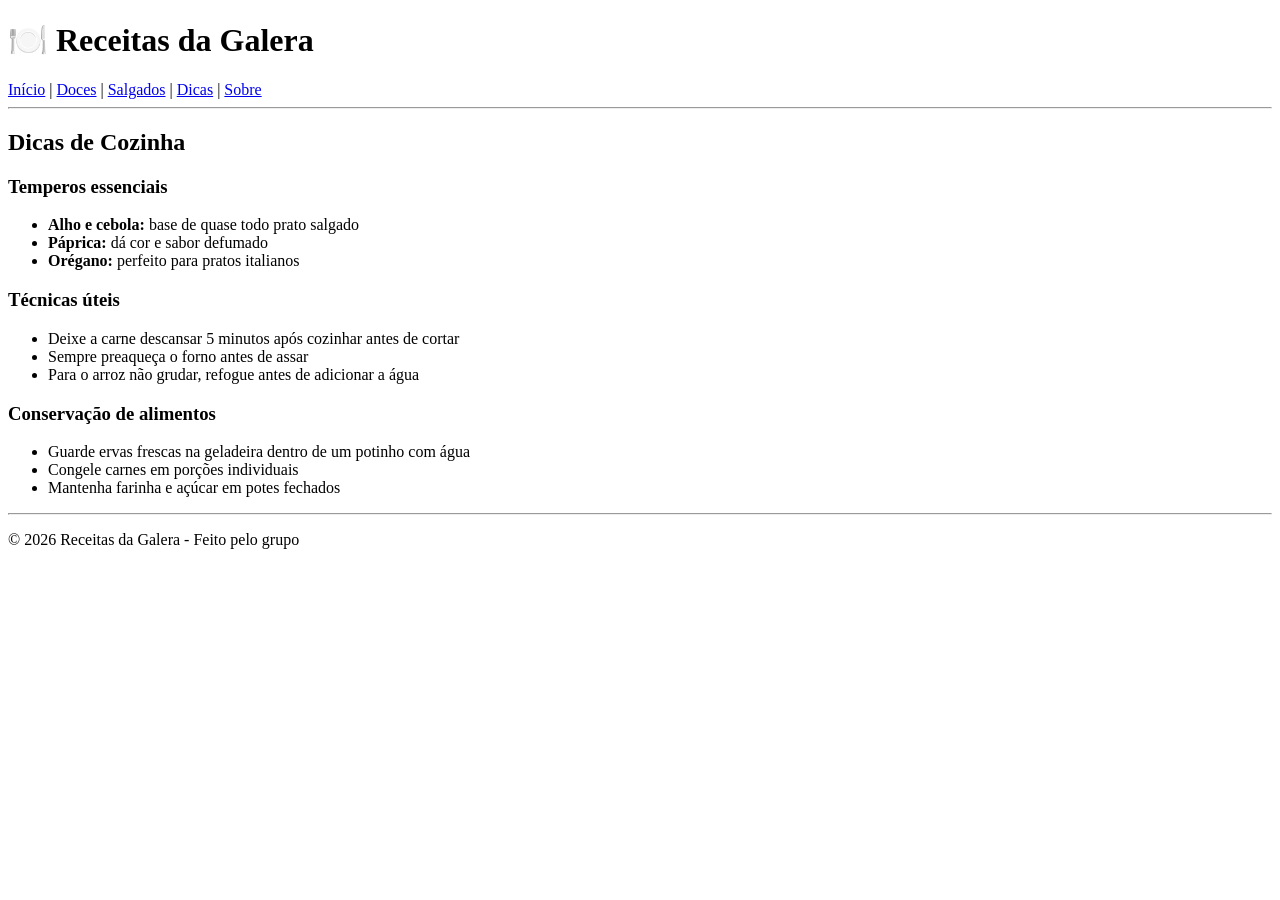
==== dicas.html @ e9a14b74 "Create dicas.html Estrutura da pagina "Dicas" foi criada" ====
<!DOCTYPE html>
<html lang="pt-BR">

<head>
    <meta charset="UTF-8">
    <title>Receitas da Galera - Dicas</title>
</head>

<body>
    <h1>🍽️ Receitas da Galera</h1>
    <nav>
        <a href="index.html">Início</a> |
        <a href="doces.html">Doces</a> |
        <a href="salgados.html">Salgados</a> |
        <a href="dicas.html">Dicas</a> |
        <a href="sobre.html">Sobre</a>
    </nav>
    <hr>

    <h2>Dicas de Cozinha</h2>

    <h3>Temperos essenciais</h3>
    <ul>
        <li><strong>Alho e cebola:</strong> base de quase todo prato salgado</li>
        <li><strong>Páprica:</strong> dá cor e sabor defumado</li>
        <li><strong>Orégano:</strong> perfeito para pratos italianos</li>
    </ul>

    <h3>Técnicas úteis</h3>
    <ul>
        <li>Deixe a carne descansar 5 minutos após cozinhar antes de cortar</li>
        <li>Sempre preaqueça o forno antes de assar</li>
        <li>Para o arroz não grudar, refogue antes de adicionar a água</li>
    </ul>

    <h3>Conservação de alimentos</h3>
    <ul>
        <li>Guarde ervas frescas na geladeira dentro de um potinho com água</li>
        <li>Congele carnes em porções individuais</li>
        <li>Mantenha farinha e açúcar em potes fechados</li>
    </ul>

    <hr>
    <footer>
        <p>&copy; 2026 Receitas da Galera - Feito pelo grupo</p>
    </footer>
</body>

</html>
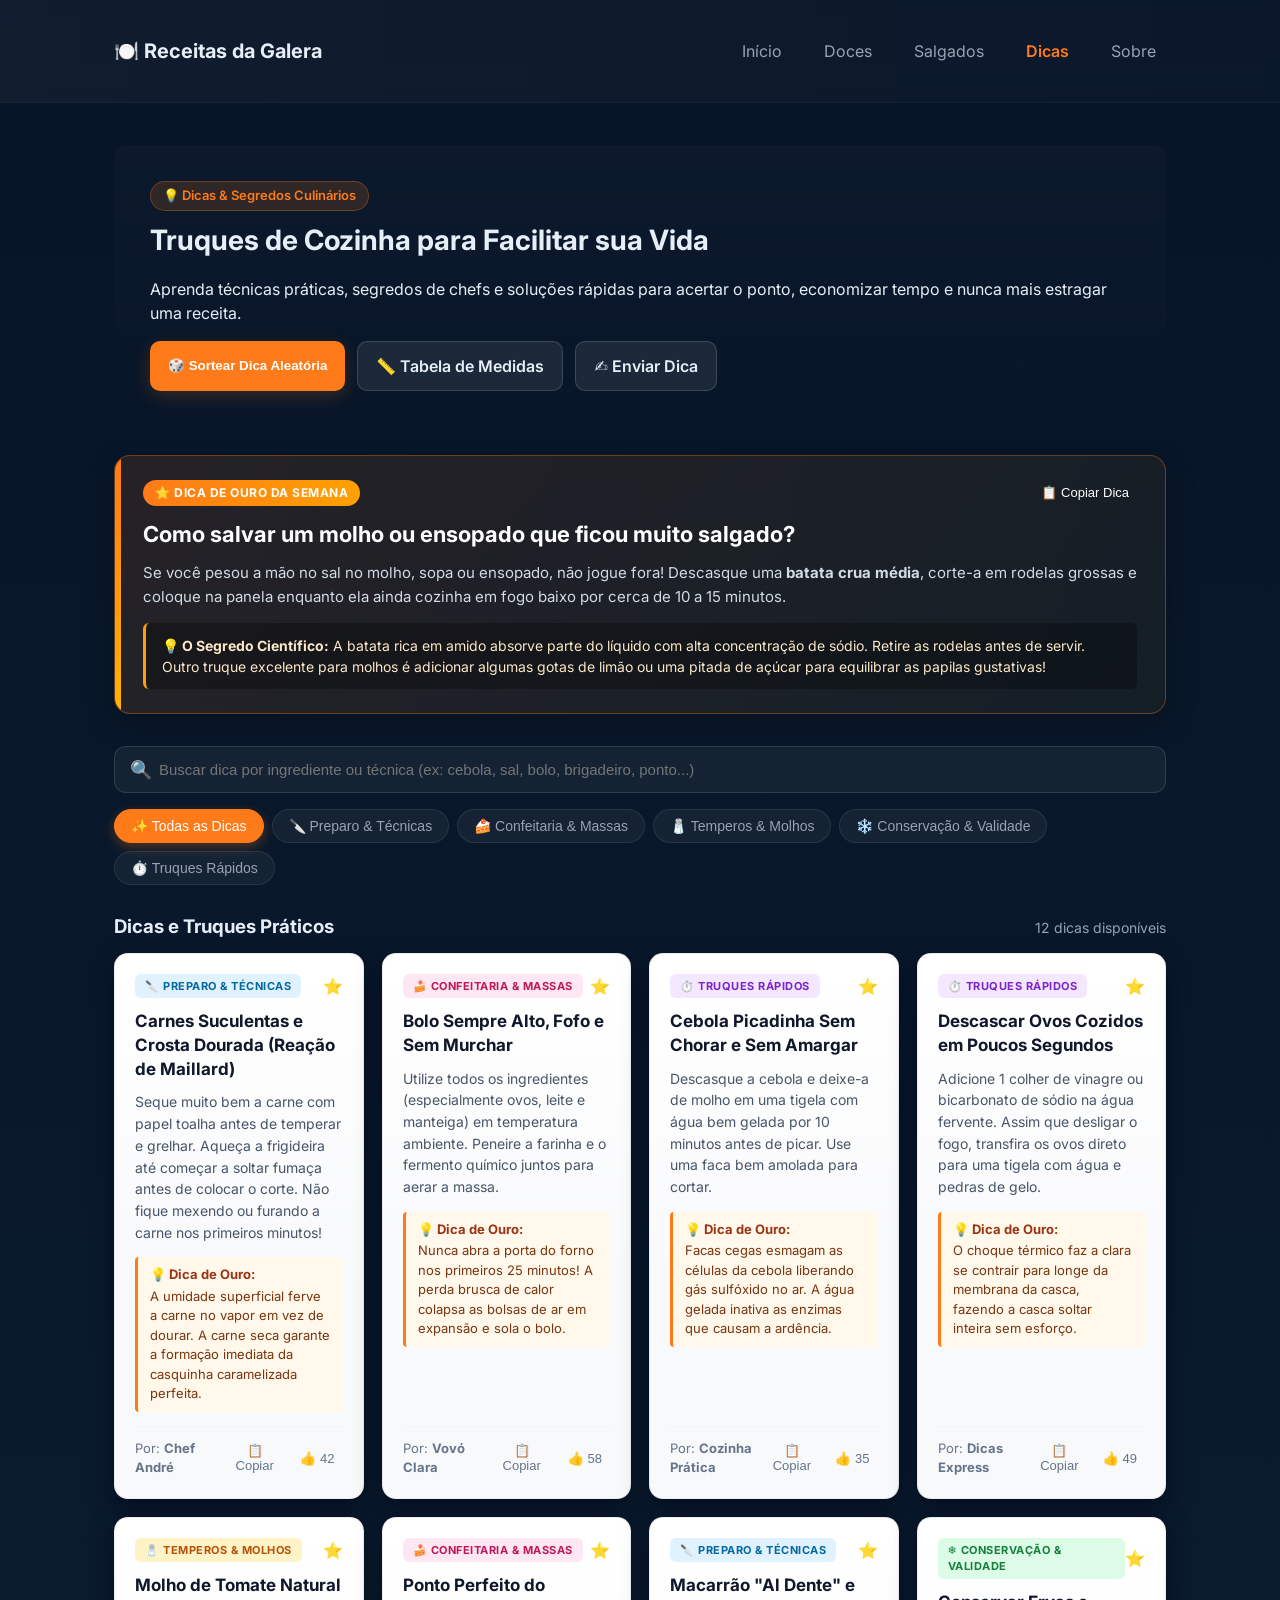
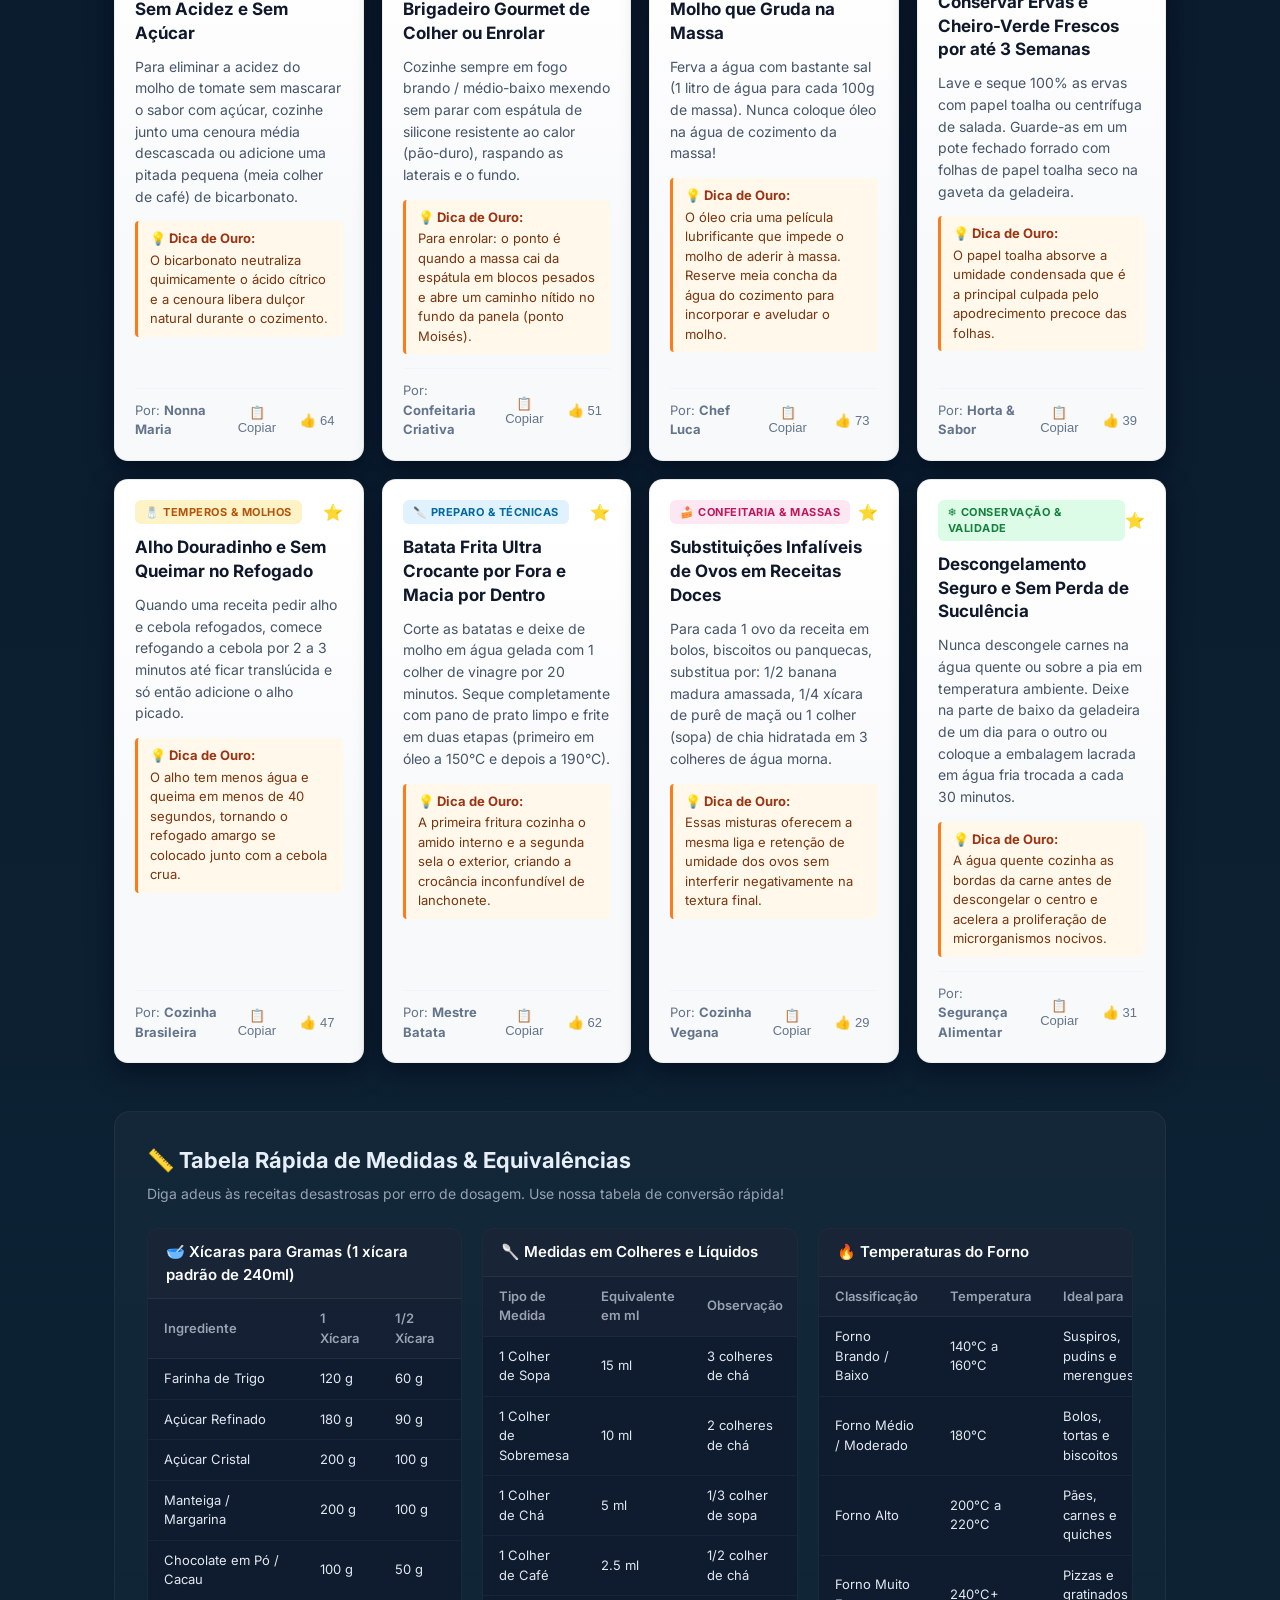
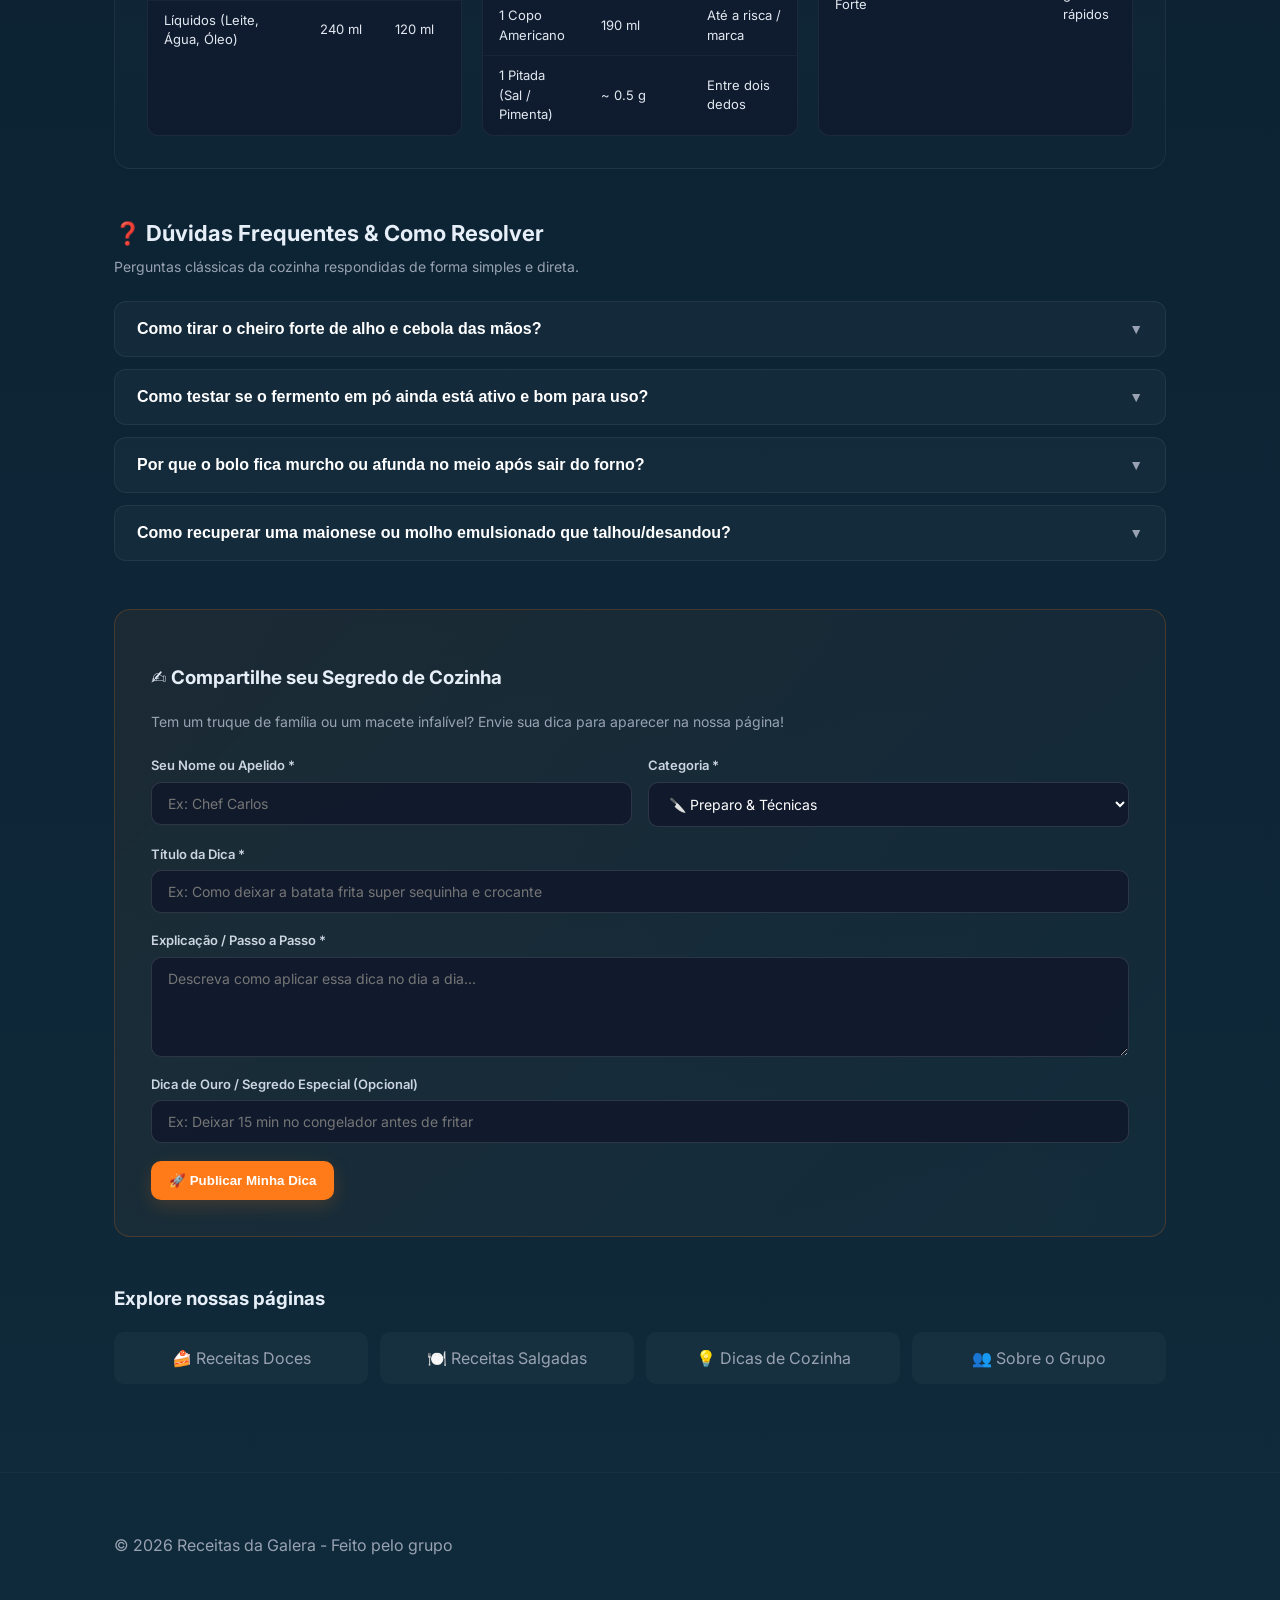
==== commit 69356122: "Ccriar página de dicas de cozinha - Adicionado arquivo dicas.html com template base - Incluídas seçõ" ====
--- a/dicas.html
+++ b/dicas.html
@@ -3,47 +3,392 @@
 
 <head>
     <meta charset="UTF-8">
-    <title>Receitas da Galera - Dicas</title>
+    <meta name="viewport" content="width=device-width, initial-scale=1.0">
+    <meta name="description"
+        content="Dicas e segredos culinários práticos para dominar a cozinha, salvar receitas e aprimorar seus pratos no Receitas da Galera.">
+    <title>Receitas da Galera - Dicas de Cozinha</title>
+    <!-- Google Fonts -->
+    <link rel="preconnect" href="https://fonts.googleapis.com">
+    <link rel="preconnect" href="https://fonts.gstatic.com" crossorigin>
+    <link href="https://fonts.googleapis.com/css2?family=Inter:wght@400;500;600;700&display=swap" rel="stylesheet">
+    <link rel="stylesheet" href="styles.css">
 </head>
 
 <body>
-    <h1>🍽️ Receitas da Galera</h1>
-    <nav>
-        <a href="index.html">Início</a> |
-        <a href="doces.html">Doces</a> |
-        <a href="salgados.html">Salgados</a> |
-        <a href="dicas.html">Dicas</a> |
-        <a href="sobre.html">Sobre</a>
-    </nav>
-    <hr>
-
-    <h2>Dicas de Cozinha</h2>
-
-    <h3>Temperos essenciais</h3>
-    <ul>
-        <li><strong>Alho e cebola:</strong> base de quase todo prato salgado</li>
-        <li><strong>Páprica:</strong> dá cor e sabor defumado</li>
-        <li><strong>Orégano:</strong> perfeito para pratos italianos</li>
-    </ul>
-
-    <h3>Técnicas úteis</h3>
-    <ul>
-        <li>Deixe a carne descansar 5 minutos após cozinhar antes de cortar</li>
-        <li>Sempre preaqueça o forno antes de assar</li>
-        <li>Para o arroz não grudar, refogue antes de adicionar a água</li>
-    </ul>
-
-    <h3>Conservação de alimentos</h3>
-    <ul>
-        <li>Guarde ervas frescas na geladeira dentro de um potinho com água</li>
-        <li>Congele carnes em porções individuais</li>
-        <li>Mantenha farinha e açúcar em potes fechados</li>
-    </ul>
-
-    <hr>
-    <footer>
-        <p>&copy; 2026 Receitas da Galera - Feito pelo grupo</p>
+    <!-- Cabeçalho / Navegação -->
+    <header class="site-header">
+        <div class="container">
+            <h1>🍽️ Receitas da Galera</h1>
+            <nav class="main-nav" aria-label="Navegação principal">
+                <a href="index.html">Início</a>
+                <a href="doces.html">Doces</a>
+                <a href="salgados.html">Salgados</a>
+                <a href="dicas.html" class="active" aria-current="page">Dicas</a>
+                <a href="sobre.html">Sobre</a>
+            </nav>
+        </div>
+    </header>
+
+    <main class="container">
+        <!-- Hero Section -->
+        <section class="hero" aria-labelledby="hero-title">
+            <div>
+                <span class="hero-tag">💡 Dicas & Segredos Culinários</span>
+                <h2 id="hero-title">Truques de Cozinha para Facilitar sua Vida</h2>
+                <p>Aprenda técnicas práticas, segredos de chefs e soluções rápidas para acertar o ponto, economizar
+                    tempo e nunca mais estragar uma receita.</p>
+                <div class="hero-actions">
+                    <button id="randomTipBtn" class="btn-primary" aria-label="Sortear uma dica culinária aleatória">🎲
+                        Sortear Dica Aleatória</button>
+                    <a href="#conversao" class="btn-secondary">📏 Tabela de Medidas</a>
+                    <a href="#enviar-dica" class="btn-secondary">✍️ Enviar Dica</a>
+                </div>
+            </div>
+        </section>
+
+        <!-- Dica de Ouro em Destaque -->
+        <section class="gold-tip-card" aria-label="Dica de Ouro da Semana">
+            <div class="gold-tip-header">
+                <span class="gold-badge">⭐ Dica de Ouro da Semana</span>
+                <button class="card-btn-action" id="copyGoldTipBtn" title="Copiar dica para a área de transferência"
+                    style="color:#ffffff;">
+                    📋 Copiar Dica
+                </button>
+            </div>
+            <h3>Como salvar um molho ou ensopado que ficou muito salgado?</h3>
+            <p>Se você pesou a mão no sal no molho, sopa ou ensopado, não jogue fora! Descasque uma <strong>batata crua
+                    média</strong>, corte-a em rodelas grossas e coloque na panela enquanto ela ainda cozinha em fogo
+                baixo por cerca de 10 a 15 minutos.</p>
+            <div class="gold-tip-box">
+                <strong>💡 O Segredo Científico:</strong> A batata rica em amido absorve parte do líquido com alta
+                concentração de sódio. Retire as rodelas antes de servir. Outro truque excelente para molhos é adicionar
+                algumas gotas de limão ou uma pitada de açúcar para equilibrar as papilas gustativas!
+            </div>
+        </section>
+
+        <!-- Filtros e Barra de Pesquisa de Dicas -->
+        <section class="tips-filter-bar" aria-label="Filtro e Busca de Dicas">
+            <div class="search-box">
+                <span class="search-icon" aria-hidden="true">🔍</span>
+                <input type="search" id="tipSearchInput" class="search-input"
+                    placeholder="Buscar dica por ingrediente ou técnica (ex: cebola, sal, bolo, brigadeiro, ponto...)"
+                    aria-label="Campo de busca de dicas">
+            </div>
+
+            <div class="categories-pills" role="tablist" aria-label="Filtrar por categoria">
+                <button class="pill-btn active" data-category="todas" role="tab" aria-selected="true">✨ Todas as
+                    Dicas</button>
+                <button class="pill-btn" data-category="tecnica" role="tab" aria-selected="false">🔪 Preparo &
+                    Técnicas</button>
+                <button class="pill-btn" data-category="confeitaria" role="tab" aria-selected="false">🍰 Confeitaria &
+                    Massas</button>
+                <button class="pill-btn" data-category="temperos" role="tab" aria-selected="false">🧂 Temperos &
+                    Molhos</button>
+                <button class="pill-btn" data-category="conservacao" role="tab" aria-selected="false">❄️ Conservação &
+                    Validade</button>
+                <button class="pill-btn" data-category="rapida" role="tab" aria-selected="false">⏱️ Truques
+                    Rápidos</button>
+            </div>
+        </section>
+
+        <!-- Grade de Cards de Dicas -->
+        <section class="cards-section" aria-labelledby="tips-grid-title">
+            <div style="display: flex; justify-content: space-between; align-items: baseline;">
+                <h3 id="tips-grid-title">Dicas e Truques Práticos</h3>
+                <span id="tipsCount" style="color: var(--muted); font-size: 14px;">12 dicas disponíveis</span>
+            </div>
+
+            <div class="cards" id="tipsContainer" aria-live="polite">
+                <!-- Cards de dicas serão renderizados dinamicamente pelo script.js -->
+            </div>
+        </section>
+
+        <!-- Guia Prático de Conversão de Medidas e Equivalências -->
+        <section class="conversion-section" id="conversao" aria-labelledby="conversion-title">
+            <h3 id="conversion-title">📏 Tabela Rápida de Medidas & Equivalências</h3>
+            <p class="section-subtitle">Diga adeus às receitas desastrosas por erro de dosagem. Use nossa tabela de
+                conversão rápida!</p>
+
+            <div class="conversion-grid">
+                <!-- Tabela 1: Xícaras em Gramas -->
+                <div class="table-card">
+                    <div class="table-card-header">
+                        <span>🥣 Xícaras para Gramas (1 xícara padrão de 240ml)</span>
+                    </div>
+                    <table class="styled-table">
+                        <thead>
+                            <tr>
+                                <th>Ingrediente</th>
+                                <th>1 Xícara</th>
+                                <th>1/2 Xícara</th>
+                            </tr>
+                        </thead>
+                        <tbody>
+                            <tr>
+                                <td>Farinha de Trigo</td>
+                                <td>120 g</td>
+                                <td>60 g</td>
+                            </tr>
+                            <tr>
+                                <td>Açúcar Refinado</td>
+                                <td>180 g</td>
+                                <td>90 g</td>
+                            </tr>
+                            <tr>
+                                <td>Açúcar Cristal</td>
+                                <td>200 g</td>
+                                <td>100 g</td>
+                            </tr>
+                            <tr>
+                                <td>Manteiga / Margarina</td>
+                                <td>200 g</td>
+                                <td>100 g</td>
+                            </tr>
+                            <tr>
+                                <td>Chocolate em Pó / Cacau</td>
+                                <td>100 g</td>
+                                <td>50 g</td>
+                            </tr>
+                            <tr>
+                                <td>Líquidos (Leite, Água, Óleo)</td>
+                                <td>240 ml</td>
+                                <td>120 ml</td>
+                            </tr>
+                        </tbody>
+                    </table>
+                </div>
+
+                <!-- Tabela 2: Colheres e Volumes -->
+                <div class="table-card">
+                    <div class="table-card-header">
+                        <span>🥄 Medidas em Colheres e Líquidos</span>
+                    </div>
+                    <table class="styled-table">
+                        <thead>
+                            <tr>
+                                <th>Tipo de Medida</th>
+                                <th>Equivalente em ml</th>
+                                <th>Observação</th>
+                            </tr>
+                        </thead>
+                        <tbody>
+                            <tr>
+                                <td>1 Colher de Sopa</td>
+                                <td>15 ml</td>
+                                <td>3 colheres de chá</td>
+                            </tr>
+                            <tr>
+                                <td>1 Colher de Sobremesa</td>
+                                <td>10 ml</td>
+                                <td>2 colheres de chá</td>
+                            </tr>
+                            <tr>
+                                <td>1 Colher de Chá</td>
+                                <td>5 ml</td>
+                                <td>1/3 colher de sopa</td>
+                            </tr>
+                            <tr>
+                                <td>1 Colher de Café</td>
+                                <td>2.5 ml</td>
+                                <td>1/2 colher de chá</td>
+                            </tr>
+                            <tr>
+                                <td>1 Copo Americano</td>
+                                <td>190 ml</td>
+                                <td>Até a risca / marca</td>
+                            </tr>
+                            <tr>
+                                <td>1 Pitada (Sal / Pimenta)</td>
+                                <td>~ 0.5 g</td>
+                                <td>Entre dois dedos</td>
+                            </tr>
+                        </tbody>
+                    </table>
+                </div>
+
+                <!-- Tabela 3: Temperaturas de Forno -->
+                <div class="table-card">
+                    <div class="table-card-header">
+                        <span>🔥 Temperaturas do Forno</span>
+                    </div>
+                    <table class="styled-table">
+                        <thead>
+                            <tr>
+                                <th>Classificação</th>
+                                <th>Temperatura</th>
+                                <th>Ideal para</th>
+                            </tr>
+                        </thead>
+                        <tbody>
+                            <tr>
+                                <td>Forno Brando / Baixo</td>
+                                <td>140°C a 160°C</td>
+                                <td>Suspiros, pudins e merengues</td>
+                            </tr>
+                            <tr>
+                                <td>Forno Médio / Moderado</td>
+                                <td>180°C</td>
+                                <td>Bolos, tortas e biscoitos</td>
+                            </tr>
+                            <tr>
+                                <td>Forno Alto</td>
+                                <td>200°C a 220°C</td>
+                                <td>Pães, carnes e quiches</td>
+                            </tr>
+                            <tr>
+                                <td>Forno Muito Forte</td>
+                                <td>240°C+</td>
+                                <td>Pizzas e gratinados rápidos</td>
+                            </tr>
+                        </tbody>
+                    </table>
+                </div>
+            </div>
+        </section>
+
+        <!-- FAQ de Cozinha (Accordion) -->
+        <section class="faq-section" aria-labelledby="faq-title">
+            <h3 id="faq-title">❓ Dúvidas Frequentes & Como Resolver</h3>
+            <p class="section-subtitle">Perguntas clássicas da cozinha respondidas de forma simples e direta.</p>
+
+            <div class="accordion" id="faqAccordion">
+                <div class="accordion-item">
+                    <button class="accordion-header" aria-expanded="false">
+                        <span>Como tirar o cheiro forte de alho e cebola das mãos?</span>
+                        <span class="accordion-icon">▼</span>
+                    </button>
+                    <div class="accordion-body">
+                        Esfregue as mãos suavemente sob água corrente fria em uma peça de <strong>aço
+                            inoxidável</strong> (como as costas de uma colher de sopa ou a própria cuba da pia de inox).
+                        As moléculas de enxofre responsáveis pelo cheiro se ligam aos metais do aço e saem imediatamente
+                        sem necessidade de esfregar sabão agressivo!
+                    </div>
+                </div>
+
+                <div class="accordion-item">
+                    <button class="accordion-header" aria-expanded="false">
+                        <span>Como testar se o fermento em pó ainda está ativo e bom para uso?</span>
+                        <span class="accordion-icon">▼</span>
+                    </button>
+                    <div class="accordion-body">
+                        Coloque 1 colher de chá do fermento químico em meio copo de água morna. Se ele começar a
+                        borbulhar e efervescer intensamente na hora, está perfeito para o uso. Se a água ficar parada ou
+                        com poucas bolhas, ele perdeu a força e vai fazer o bolo solar.
+                    </div>
+                </div>
+
+                <div class="accordion-item">
+                    <button class="accordion-header" aria-expanded="false">
+                        <span>Por que o bolo fica murcho ou afunda no meio após sair do forno?</span>
+                        <span class="accordion-icon">▼</span>
+                    </button>
+                    <div class="accordion-body">
+                        Os três motivos mais comuns são: <strong>1)</strong> Abrir a porta do forno antes dos primeiros
+                        20 a 25 minutos, causando choque térmico e perda de estrutura; <strong>2)</strong> Excesso de
+                        fermento, que cria bolhas de ar grandes demais que estouram e colapsam a massa;
+                        <strong>3)</strong> Forno descalibrado com temperatura abaixo de 180°C.
+                    </div>
+                </div>
+
+                <div class="accordion-item">
+                    <button class="accordion-header" aria-expanded="false">
+                        <span>Como recuperar uma maionese ou molho emulsionado que talhou/desandou?</span>
+                        <span class="accordion-icon">▼</span>
+                    </button>
+                    <div class="accordion-body">
+                        Em uma tigela limpa, coloque 1 colher (sopa) de água morna ou 1 gema nova de ovo. Comece a bater
+                        vigorosamente e vá adicionando a maionese talhada aos poucos, em fio contínuo. A emulsão se
+                        reorganizará e ficará aveludada novamente em menos de 2 minutos!
+                    </div>
+                </div>
+            </div>
+        </section>
+
+        <!-- Formulário para Compartilhar Dica com a Galera -->
+        <section class="share-tip-section" id="enviar-dica" aria-labelledby="share-tip-title">
+            <h3 id="share-tip-title">✍️ Compartilhe seu Segredo de Cozinha</h3>
+            <p class="section-subtitle">Tem um truque de família ou um macete infalível? Envie sua dica para aparecer na
+                nossa página!</p>
+
+            <form id="shareTipForm" class="share-form">
+                <div class="form-row">
+                    <div class="form-group">
+                        <label for="tipAuthor">Seu Nome ou Apelido *</label>
+                        <input type="text" id="tipAuthor" class="form-input" placeholder="Ex: Chef Carlos" required>
+                    </div>
+                    <div class="form-group">
+                        <label for="tipCategory">Categoria *</label>
+                        <select id="tipCategory" class="form-select" required>
+                            <option value="tecnica">🔪 Preparo & Técnicas</option>
+                            <option value="confeitaria">🍰 Confeitaria & Massas</option>
+                            <option value="temperos">🧂 Temperos & Molhos</option>
+                            <option value="conservacao">❄️ Conservação & Validade</option>
+                            <option value="rapida">⏱️ Truques Rápidos</option>
+                        </select>
+                    </div>
+                </div>
+
+                <div class="form-group">
+                    <label for="tipTitle">Título da Dica *</label>
+                    <input type="text" id="tipTitle" class="form-input"
+                        placeholder="Ex: Como deixar a batata frita super sequinha e crocante" required>
+                </div>
+
+                <div class="form-group">
+                    <label for="tipDescription">Explicação / Passo a Passo *</label>
+                    <textarea id="tipDescription" class="form-textarea"
+                        placeholder="Descreva como aplicar essa dica no dia a dia..." required></textarea>
+                </div>
+
+                <div class="form-group">
+                    <label for="tipSecret">Dica de Ouro / Segredo Especial (Opcional)</label>
+                    <input type="text" id="tipSecret" class="form-input"
+                        placeholder="Ex: Deixar 15 min no congelador antes de fritar">
+                </div>
+
+                <button type="submit" class="btn-primary" style="align-self: flex-start;">🚀 Publicar Minha
+                    Dica</button>
+            </form>
+        </section>
+
+        <!-- Navegação Rápida entre as Páginas -->
+        <section class="explore" aria-labelledby="explore-title">
+            <h3 id="explore-title">Explore nossas páginas</h3>
+            <div class="links-grid">
+                <a class="card-link" href="doces.html">🍰 Receitas Doces</a>
+                <a class="card-link" href="salgados.html">🍽️ Receitas Salgadas</a>
+                <a class="card-link" href="dicas.html">💡 Dicas de Cozinha</a>
+                <a class="card-link" href="sobre.html">👥 Sobre o Grupo</a>
+            </div>
+        </section>
+    </main>
+
+    <!-- Rodapé Padrão -->
+    <footer class="site-footer">
+        <div class="container">
+            <p>&copy; 2026 Receitas da Galera - Feito pelo grupo</p>
+        </div>
     </footer>
+
+    <!-- Modal para Sorteio de Dica Aleatória -->
+    <div class="modal-backdrop" id="tipModal" role="dialog" aria-modal="true" aria-hidden="true">
+        <div class="modal-box">
+            <button class="modal-close" id="modalCloseBtn" aria-label="Fechar janela">✕</button>
+            <div class="modal-badge-wrapper" id="modalBadge"></div>
+            <h3 id="modalTipTitle">Título da Dica</h3>
+            <p id="modalTipDesc">Descrição da dica sorteada...</p>
+            <div id="modalTipSecret" class="tip-secret" style="display: none;"></div>
+            <div style="display: flex; justify-content: flex-end; gap: 10px; margin-top: 20px;">
+                <button class="btn-secondary" id="modalCopyBtn">📋 Copiar Dica</button>
+                <button class="btn-primary" id="modalAnotherBtn">🎲 Sortear Outra</button>
+            </div>
+        </div>
+    </div>
+
+    <!-- Container de Toasts -->
+    <div class="toast-container" id="toastContainer" aria-live="polite"></div>
+
+    <script src="script.js"></script>
 </body>
 
 </html>
--- a/styles.css
+++ b/styles.css
@@ -0,0 +1,871 @@
+/* Global */
+:root {
+    --bg: #0f1724;
+    --card: #ffffff;
+    --muted: #98a2b3;
+    --accent: #ff7a18;
+    --glass: rgba(255, 255, 255, 0.06);
+}
+
+* {
+    box-sizing: border-box
+}
+
+body {
+    font-family: Inter, system-ui, Arial, Helvetica, sans-serif;
+    margin: 0;
+    background: linear-gradient(180deg, #071427 0%, #0f2a3a 100%);
+    color: #e6eef7;
+    line-height: 1.5
+}
+
+.container {
+    max-width: 1100px;
+    margin: 0 auto;
+    padding: 24px
+}
+
+.site-header {
+    backdrop-filter: blur(6px);
+    background: linear-gradient(90deg, rgba(255, 255, 255, 0.04), rgba(255, 255, 255, 0.02));
+    border-bottom: 1px solid rgba(255, 255, 255, 0.04)
+}
+
+.site-header .container {
+    display: flex;
+    align-items: center;
+    justify-content: space-between
+}
+
+.site-header h1 {
+    margin: 12px 0;
+    font-size: 20px
+}
+
+.main-nav a {
+    color: var(--muted);
+    text-decoration: none;
+    margin-left: 18px;
+    padding: 8px 10px;
+    border-radius: 8px;
+    transition: all .22s
+}
+
+.main-nav a:hover {
+    color: #fff;
+    transform: translateY(-2px);
+    background: rgba(255, 255, 255, 0.03)
+}
+
+.main-nav a.active {
+    color: var(--accent);
+    font-weight: 600
+}
+
+.hero {
+    display: flex;
+    justify-content: space-between;
+    align-items: center;
+    padding: 36px;
+    background: linear-gradient(180deg, rgba(255, 255, 255, 0.02), transparent);
+    border-radius: 12px;
+    margin-top: 18px
+}
+
+.hero h2 {
+    margin: 0 0 8px 0;
+    font-size: 28px
+}
+
+.btn-primary {
+    background: var(--accent);
+    color: white;
+    padding: 12px 18px;
+    border: none;
+    border-radius: 10px;
+    cursor: pointer;
+    font-weight: 600;
+    box-shadow: 0 6px 18px rgba(255, 122, 24, 0.18);
+    transition: transform .18s, box-shadow .18s
+}
+
+.btn-primary:hover {
+    transform: translateY(-3px);
+    box-shadow: 0 14px 30px rgba(255, 122, 24, 0.18)
+}
+
+.cards-section {
+    margin-top: 28px
+}
+
+.cards-section h3 {
+    margin: 0 0 12px 0
+}
+
+.cards {
+    display: grid;
+    grid-template-columns: repeat(auto-fit, minmax(220px, 1fr));
+    gap: 18px
+}
+
+.card {
+    background: linear-gradient(180deg, #ffffff 4%, #f8f9fb 60%);
+    color: #082032;
+    border-radius: 12px;
+    padding: 16px;
+    box-shadow: 0 8px 24px rgba(2, 6, 23, 0.6);
+    transition: transform .28s, box-shadow .28s;
+    border: 1px solid rgba(0, 0, 0, 0.06);
+    overflow: hidden
+}
+
+.card:hover {
+    transform: translateY(-10px) scale(1.02);
+    box-shadow: 0 24px 40px rgba(2, 6, 23, 0.65)
+}
+
+.card .thumb {
+    height: 120px;
+    border-radius: 8px;
+    background-size: cover;
+    background-position: center;
+    margin-bottom: 12px
+}
+
+.card h4 {
+    margin: 0 0 8px 0
+}
+
+.card p {
+    margin: 0;
+    color: #334155
+}
+
+.meta {
+    display: flex;
+    justify-content: space-between;
+    margin-top: 12px;
+    color: #6b7280;
+    font-size: 13px
+}
+
+.explore {
+    margin: 28px 0
+}
+
+.links-grid {
+    display: grid;
+    grid-template-columns: repeat(auto-fit, minmax(160px, 1fr));
+    gap: 12px
+}
+
+.card-link {
+    display: flex;
+    align-items: center;
+    justify-content: center;
+    padding: 14px;
+    border-radius: 10px;
+    background: rgba(255, 255, 255, 0.03);
+    color: var(--muted);
+    text-decoration: none;
+    transition: all .18s
+}
+
+.card-link:hover {
+    background: linear-gradient(90deg, rgba(255, 255, 255, 0.04), rgba(255, 255, 255, 0.02));
+    color: #fff;
+    transform: translateY(-4px)
+}
+
+.site-footer {
+    border-top: 1px solid rgba(255, 255, 255, 0.03);
+    margin-top: 36px;
+    padding: 20px 0;
+    color: var(--muted)
+}
+
+
+/* Responsive tweaks */
+@media (max-width:640px) {
+    .hero {
+        flex-direction: column;
+        gap: 12px
+    }
+
+    .site-header .container {
+        flex-direction: column;
+        align-items: flex-start
+    }
+
+    .main-nav {
+        margin-top: 8px
+    }
+}
+
+/* small micro-interactions */
+.card .fav {
+    float: right;
+    opacity: 0.9;
+    cursor: pointer;
+    transition: transform .18s;
+    user-select: none;
+}
+
+.card .fav:hover {
+    transform: scale(1.2);
+}
+
+.card .fav.liked {
+    filter: drop-shadow(0 0 6px rgba(255, 122, 24, 0.6));
+}
+
+/* Secondary Button & Ghost Button */
+.btn-secondary {
+    background: rgba(255, 255, 255, 0.08);
+    color: #e6eef7;
+    border: 1px solid rgba(255, 255, 255, 0.15);
+    padding: 12px 18px;
+    border-radius: 10px;
+    cursor: pointer;
+    font-weight: 600;
+    text-decoration: none;
+    display: inline-flex;
+    align-items: center;
+    gap: 8px;
+    transition: all .2s ease;
+}
+
+.btn-secondary:hover {
+    background: rgba(255, 255, 255, 0.15);
+    color: #ffffff;
+    transform: translateY(-2px);
+    border-color: rgba(255, 255, 255, 0.3);
+}
+
+.hero-actions {
+    display: flex;
+    flex-wrap: wrap;
+    gap: 12px;
+    margin-top: 16px;
+}
+
+/* Hero Badge */
+.hero-tag {
+    display: inline-block;
+    background: rgba(255, 122, 24, 0.15);
+    color: var(--accent);
+    padding: 4px 12px;
+    border-radius: 20px;
+    font-size: 13px;
+    font-weight: 600;
+    margin-bottom: 8px;
+    border: 1px solid rgba(255, 122, 24, 0.3);
+}
+
+/* Tip Highlight Section (Dica de Ouro) */
+.gold-tip-card {
+    background: linear-gradient(135deg, rgba(255, 122, 24, 0.12) 0%, rgba(255, 180, 0, 0.05) 100%);
+    border: 1px solid rgba(255, 122, 24, 0.35);
+    border-radius: 16px;
+    padding: 24px 28px;
+    margin: 28px 0;
+    box-shadow: 0 10px 30px rgba(0, 0, 0, 0.25);
+    position: relative;
+    overflow: hidden;
+}
+
+.gold-tip-card::before {
+    content: '';
+    position: absolute;
+    top: 0;
+    left: 0;
+    width: 6px;
+    height: 100%;
+    background: linear-gradient(180deg, var(--accent), #ffb400);
+}
+
+.gold-tip-header {
+    display: flex;
+    align-items: center;
+    justify-content: space-between;
+    margin-bottom: 12px;
+}
+
+.gold-badge {
+    background: linear-gradient(90deg, #ff7a18, #ffa000);
+    color: #fff;
+    font-size: 12px;
+    font-weight: 700;
+    text-transform: uppercase;
+    letter-spacing: 0.5px;
+    padding: 4px 12px;
+    border-radius: 20px;
+    display: inline-flex;
+    align-items: center;
+    gap: 6px;
+}
+
+.gold-tip-card h3 {
+    margin: 0 0 10px 0;
+    font-size: 22px;
+    color: #ffffff;
+}
+
+.gold-tip-card p {
+    color: #d1dbe5;
+    margin: 0 0 14px 0;
+    font-size: 15px;
+    line-height: 1.6;
+}
+
+.gold-tip-box {
+    background: rgba(0, 0, 0, 0.3);
+    border-left: 3px solid #ffa000;
+    padding: 12px 16px;
+    border-radius: 6px;
+    color: #fce7c8;
+    font-size: 14px;
+    margin-top: 10px;
+}
+
+/* Filter and Search Bar */
+.tips-filter-bar {
+    margin: 32px 0 24px 0;
+    display: flex;
+    flex-direction: column;
+    gap: 16px;
+}
+
+.search-box {
+    position: relative;
+    max-width: 100%;
+}
+
+.search-input {
+    width: 100%;
+    background: rgba(255, 255, 255, 0.05);
+    border: 1px solid rgba(255, 255, 255, 0.12);
+    border-radius: 12px;
+    padding: 14px 20px 14px 44px;
+    color: #ffffff;
+    font-size: 15px;
+    outline: none;
+    transition: all .2s ease;
+}
+
+.search-input:focus {
+    border-color: var(--accent);
+    background: rgba(255, 255, 255, 0.08);
+    box-shadow: 0 0 0 3px rgba(255, 122, 24, 0.2);
+}
+
+.search-icon {
+    position: absolute;
+    left: 16px;
+    top: 50%;
+    transform: translateY(-50%);
+    color: var(--muted);
+    font-size: 18px;
+    pointer-events: none;
+}
+
+.categories-pills {
+    display: flex;
+    flex-wrap: wrap;
+    gap: 8px;
+}
+
+.pill-btn {
+    background: rgba(255, 255, 255, 0.05);
+    border: 1px solid rgba(255, 255, 255, 0.08);
+    color: var(--muted);
+    padding: 8px 16px;
+    border-radius: 20px;
+    font-size: 14px;
+    cursor: pointer;
+    transition: all .2s ease;
+    font-weight: 500;
+}
+
+.pill-btn:hover {
+    color: #ffffff;
+    background: rgba(255, 255, 255, 0.1);
+    transform: translateY(-1px);
+}
+
+.pill-btn.active {
+    background: var(--accent);
+    color: #ffffff;
+    border-color: var(--accent);
+    box-shadow: 0 4px 12px rgba(255, 122, 24, 0.3);
+}
+
+/* Tip Cards Specific Styles */
+.tip-card {
+    background: linear-gradient(180deg, #ffffff 4%, #f8f9fb 60%);
+    color: #082032;
+    border-radius: 14px;
+    padding: 20px;
+    box-shadow: 0 8px 24px rgba(2, 6, 23, 0.6);
+    transition: transform .28s, box-shadow .28s;
+    border: 1px solid rgba(0, 0, 0, 0.06);
+    display: flex;
+    flex-direction: column;
+    justify-content: space-between;
+}
+
+.tip-card:hover {
+    transform: translateY(-8px);
+    box-shadow: 0 20px 36px rgba(2, 6, 23, 0.7);
+}
+
+.tip-card-header {
+    display: flex;
+    justify-content: space-between;
+    align-items: center;
+    margin-bottom: 12px;
+}
+
+.tip-badge {
+    font-size: 11px;
+    font-weight: 700;
+    text-transform: uppercase;
+    letter-spacing: 0.5px;
+    padding: 4px 10px;
+    border-radius: 6px;
+    background: #e2e8f0;
+    color: #334155;
+}
+
+.tip-badge.tecnica { background: #e0f2fe; color: #0369a1; }
+.tip-badge.confeitaria { background: #fce7f3; color: #be185d; }
+.tip-badge.temperos { background: #fef3c7; color: #b45309; }
+.tip-badge.conservacao { background: #dcfce7; color: #15803d; }
+.tip-badge.rapida { background: #f3e8ff; color: #7e22ce; }
+
+.tip-card h4 {
+    margin: 0 0 10px 0;
+    font-size: 17px;
+    color: #0f172a;
+    line-height: 1.4;
+}
+
+.tip-card p {
+    color: #475569;
+    font-size: 14px;
+    line-height: 1.55;
+    margin: 0 0 14px 0;
+    flex-grow: 1;
+}
+
+.tip-secret {
+    background: #fff8eb;
+    border-left: 3px solid var(--accent);
+    padding: 8px 12px;
+    border-radius: 4px;
+    font-size: 13px;
+    color: #78350f;
+    margin-bottom: 14px;
+}
+
+.tip-secret strong {
+    color: #9a3412;
+    display: block;
+    margin-bottom: 2px;
+}
+
+.tip-card-footer {
+    display: flex;
+    align-items: center;
+    justify-content: space-between;
+    padding-top: 12px;
+    border-top: 1px solid #f1f5f9;
+    font-size: 13px;
+    color: #64748b;
+}
+
+.card-btn-action {
+    background: none;
+    border: none;
+    cursor: pointer;
+    font-size: 13px;
+    color: #64748b;
+    display: inline-flex;
+    align-items: center;
+    gap: 4px;
+    padding: 4px 8px;
+    border-radius: 6px;
+    transition: all .15s ease;
+}
+
+.card-btn-action:hover {
+    background: #f1f5f9;
+    color: #0f172a;
+}
+
+/* Empty State */
+.no-results {
+    grid-column: 1 / -1;
+    text-align: center;
+    padding: 48px 20px;
+    background: rgba(255, 255, 255, 0.02);
+    border-radius: 12px;
+    border: 1px dashed rgba(255, 255, 255, 0.1);
+    color: var(--muted);
+}
+
+.no-results h4 {
+    margin: 0 0 8px 0;
+    color: #ffffff;
+}
+
+/* Conversion & Equivalences Section */
+.conversion-section {
+    margin: 48px 0;
+    background: linear-gradient(180deg, rgba(255, 255, 255, 0.03), rgba(255, 255, 255, 0.01));
+    border-radius: 16px;
+    padding: 32px;
+    border: 1px solid rgba(255, 255, 255, 0.05);
+}
+
+.conversion-section h3 {
+    margin: 0 0 6px 0;
+    font-size: 22px;
+}
+
+.section-subtitle {
+    color: var(--muted);
+    font-size: 14px;
+    margin: 0 0 24px 0;
+}
+
+.conversion-grid {
+    display: grid;
+    grid-template-columns: repeat(auto-fit, minmax(300px, 1fr));
+    gap: 20px;
+}
+
+.table-card {
+    background: rgba(15, 23, 42, 0.6);
+    border: 1px solid rgba(255, 255, 255, 0.06);
+    border-radius: 12px;
+    overflow: hidden;
+}
+
+.table-card-header {
+    background: rgba(255, 255, 255, 0.04);
+    padding: 12px 18px;
+    font-weight: 600;
+    color: #ffffff;
+    font-size: 15px;
+    border-bottom: 1px solid rgba(255, 255, 255, 0.06);
+    display: flex;
+    align-items: center;
+    gap: 8px;
+}
+
+.styled-table {
+    width: 100%;
+    border-collapse: collapse;
+    font-size: 13px;
+    text-align: left;
+}
+
+.styled-table th {
+    padding: 10px 16px;
+    color: var(--muted);
+    font-weight: 600;
+    border-bottom: 1px solid rgba(255, 255, 255, 0.06);
+    background: rgba(255, 255, 255, 0.02);
+}
+
+.styled-table td {
+    padding: 10px 16px;
+    color: #e2e8f0;
+    border-bottom: 1px solid rgba(255, 255, 255, 0.04);
+}
+
+.styled-table tr:last-child td {
+    border-bottom: none;
+}
+
+.styled-table tr:hover td {
+    background: rgba(255, 255, 255, 0.03);
+}
+
+/* FAQ Accordion Section */
+.faq-section {
+    margin: 48px 0;
+}
+
+.faq-section h3 {
+    margin: 0 0 6px 0;
+    font-size: 22px;
+}
+
+.accordion {
+    margin-top: 20px;
+    display: flex;
+    flex-direction: column;
+    gap: 12px;
+}
+
+.accordion-item {
+    background: rgba(255, 255, 255, 0.03);
+    border: 1px solid rgba(255, 255, 255, 0.06);
+    border-radius: 12px;
+    overflow: hidden;
+    transition: all .2s ease;
+}
+
+.accordion-item:hover {
+    border-color: rgba(255, 255, 255, 0.12);
+}
+
+.accordion-header {
+    width: 100%;
+    background: none;
+    border: none;
+    padding: 18px 22px;
+    text-align: left;
+    color: #ffffff;
+    font-size: 16px;
+    font-weight: 600;
+    cursor: pointer;
+    display: flex;
+    justify-content: space-between;
+    align-items: center;
+    gap: 12px;
+    transition: background .15s ease;
+}
+
+.accordion-header:hover {
+    background: rgba(255, 255, 255, 0.02);
+}
+
+.accordion-icon {
+    font-size: 14px;
+    color: var(--muted);
+    transition: transform .25s ease;
+}
+
+.accordion-item.open .accordion-icon {
+    transform: rotate(180deg);
+    color: var(--accent);
+}
+
+.accordion-body {
+    max-height: 0;
+    overflow: hidden;
+    transition: max-height .3s cubic-bezier(0, 1, 0, 1);
+    color: #cbd5e1;
+    font-size: 14px;
+    line-height: 1.6;
+    padding: 0 22px;
+}
+
+.accordion-item.open .accordion-body {
+    max-height: 1000px;
+    padding: 0 22px 20px 22px;
+    transition: max-height .35s ease-in-out;
+}
+
+/* Share Tip Form Section */
+.share-tip-section {
+    margin: 48px 0;
+    background: linear-gradient(135deg, rgba(255, 122, 24, 0.06) 0%, rgba(255, 255, 255, 0.02) 100%);
+    border: 1px solid rgba(255, 122, 24, 0.2);
+    border-radius: 16px;
+    padding: 36px;
+}
+
+.share-form {
+    margin-top: 24px;
+    display: flex;
+    flex-direction: column;
+    gap: 18px;
+}
+
+.form-row {
+    display: grid;
+    grid-template-columns: repeat(auto-fit, minmax(240px, 1fr));
+    gap: 16px;
+}
+
+.form-group {
+    display: flex;
+    flex-direction: column;
+    gap: 6px;
+}
+
+.form-group label {
+    font-size: 13px;
+    font-weight: 600;
+    color: #cbd5e1;
+}
+
+.form-input,
+.form-select,
+.form-textarea {
+    background: rgba(15, 23, 42, 0.8);
+    border: 1px solid rgba(255, 255, 255, 0.12);
+    border-radius: 10px;
+    padding: 12px 16px;
+    color: #ffffff;
+    font-size: 14px;
+    font-family: inherit;
+    outline: none;
+    transition: all .2s ease;
+}
+
+.form-input:focus,
+.form-select:focus,
+.form-textarea:focus {
+    border-color: var(--accent);
+    box-shadow: 0 0 0 3px rgba(255, 122, 24, 0.2);
+}
+
+.form-select option {
+    background: #0f172a;
+    color: #ffffff;
+}
+
+.form-textarea {
+    resize: vertical;
+    min-height: 100px;
+}
+
+/* Modal Popup */
+.modal-backdrop {
+    position: fixed;
+    top: 0;
+    left: 0;
+    width: 100vw;
+    height: 100vh;
+    background: rgba(2, 6, 23, 0.8);
+    backdrop-filter: blur(8px);
+    display: flex;
+    align-items: center;
+    justify-content: center;
+    z-index: 1000;
+    opacity: 0;
+    pointer-events: none;
+    transition: opacity .25s ease;
+    padding: 20px;
+}
+
+.modal-backdrop.open {
+    opacity: 1;
+    pointer-events: auto;
+}
+
+.modal-box {
+    background: #ffffff;
+    color: #082032;
+    max-width: 520px;
+    width: 100%;
+    border-radius: 20px;
+    padding: 30px;
+    box-shadow: 0 25px 60px rgba(0, 0, 0, 0.5);
+    position: relative;
+    transform: scale(0.9) translateY(20px);
+    transition: transform .25s cubic-bezier(0.16, 1, 0.3, 1);
+}
+
+.modal-backdrop.open .modal-box {
+    transform: scale(1) translateY(0);
+}
+
+.modal-close {
+    position: absolute;
+    top: 18px;
+    right: 18px;
+    background: #f1f5f9;
+    border: none;
+    width: 34px;
+    height: 34px;
+    border-radius: 50%;
+    cursor: pointer;
+    font-size: 16px;
+    color: #64748b;
+    display: flex;
+    align-items: center;
+    justify-content: center;
+    transition: all .15s ease;
+}
+
+.modal-close:hover {
+    background: #e2e8f0;
+    color: #0f172a;
+}
+
+.modal-box h3 {
+    margin: 10px 0;
+    font-size: 22px;
+    color: #0f172a;
+}
+
+.modal-box p {
+    color: #475569;
+    line-height: 1.6;
+    margin: 12px 0 20px 0;
+}
+
+/* Toast Notifications */
+.toast-container {
+    position: fixed;
+    bottom: 24px;
+    right: 24px;
+    display: flex;
+    flex-direction: column;
+    gap: 10px;
+    z-index: 1100;
+}
+
+.toast {
+    background: #0f172a;
+    color: #ffffff;
+    border-left: 4px solid var(--accent);
+    padding: 12px 20px;
+    border-radius: 8px;
+    box-shadow: 0 8px 24px rgba(0, 0, 0, 0.4);
+    font-size: 14px;
+    display: flex;
+    align-items: center;
+    gap: 10px;
+    animation: toastSlideIn .3s ease forwards;
+}
+
+@keyframes toastSlideIn {
+    from {
+        opacity: 0;
+        transform: translateX(100%);
+    }
+    to {
+        opacity: 1;
+        transform: translateX(0);
+    }
+}
+
+@keyframes toastSlideOut {
+    from {
+        opacity: 1;
+        transform: translateX(0);
+    }
+    to {
+        opacity: 0;
+        transform: translateX(100%);
+    }
+}
+
+@media (max-width: 640px) {
+    .conversion-grid {
+        grid-template-columns: 1fr;
+    }
+    .share-tip-section {
+        padding: 24px 18px;
+    }
+    .gold-tip-card {
+        padding: 20px 18px;
+    }
+}
